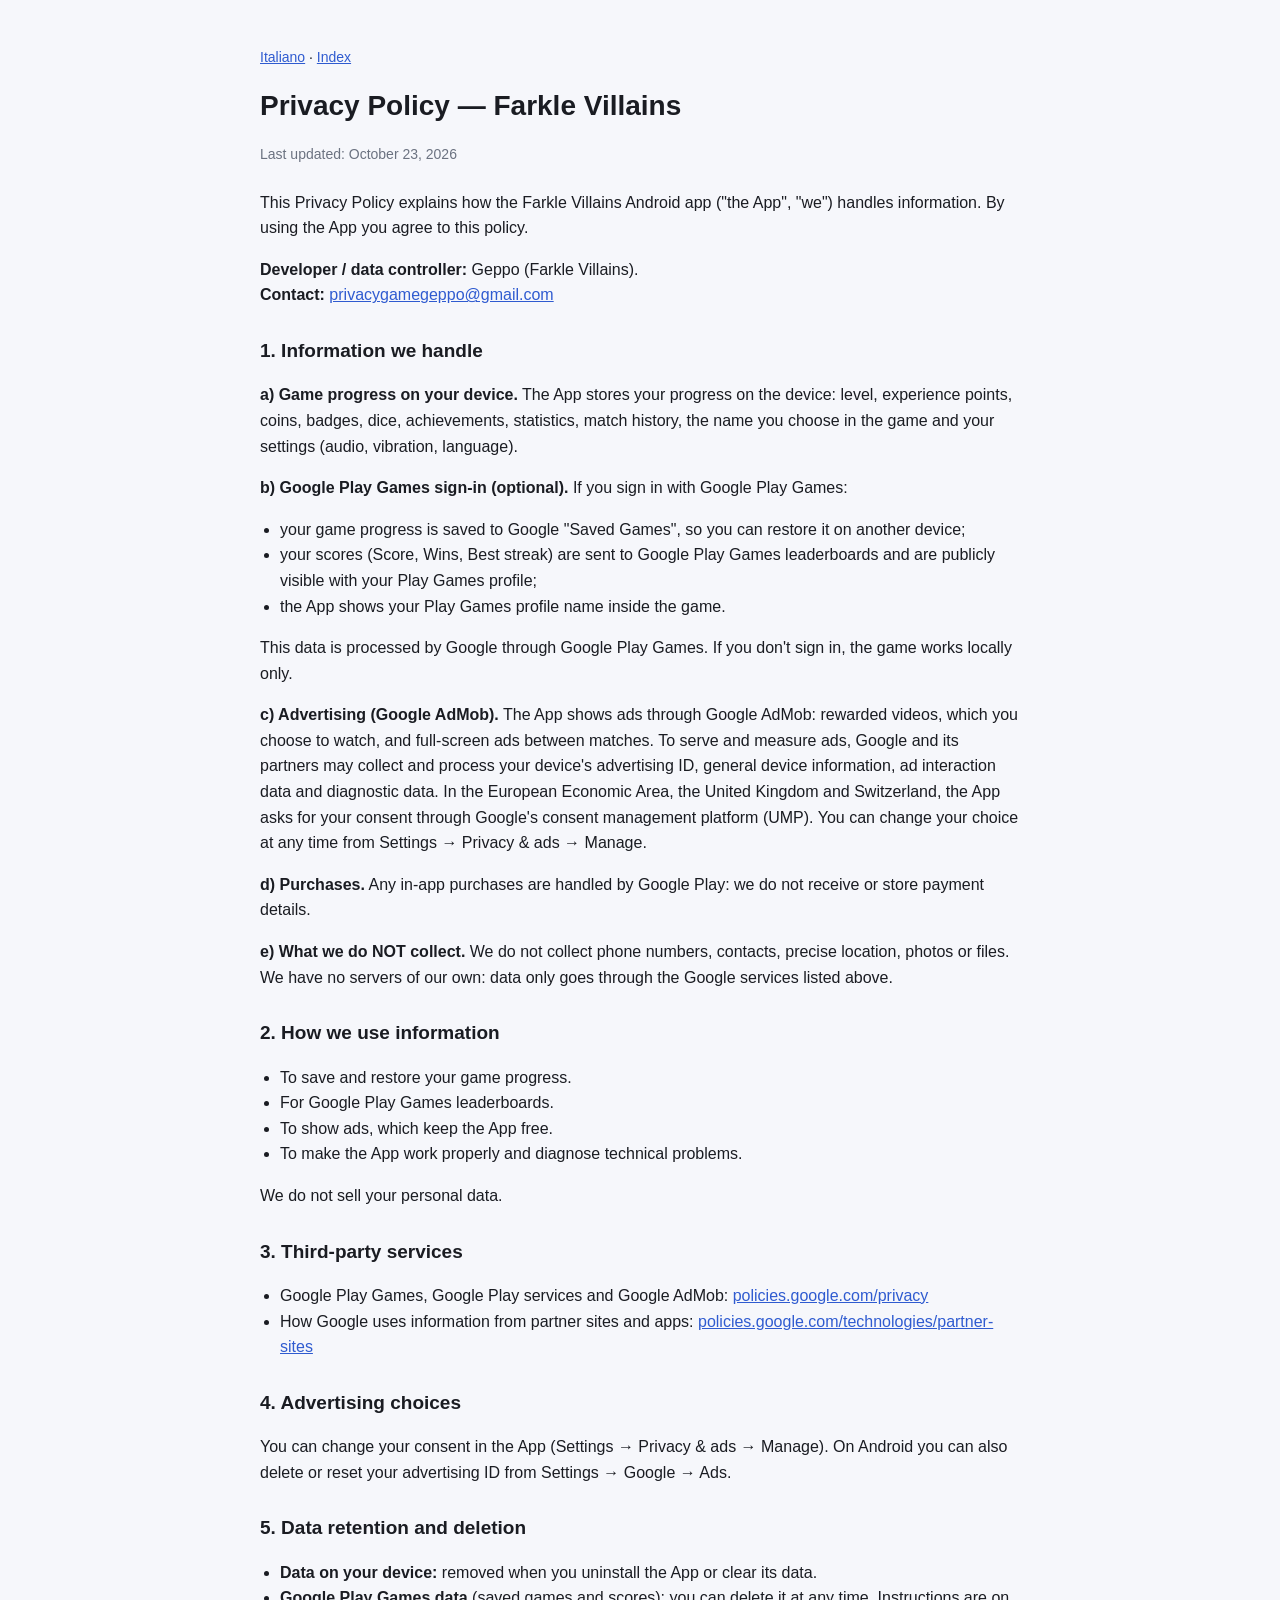
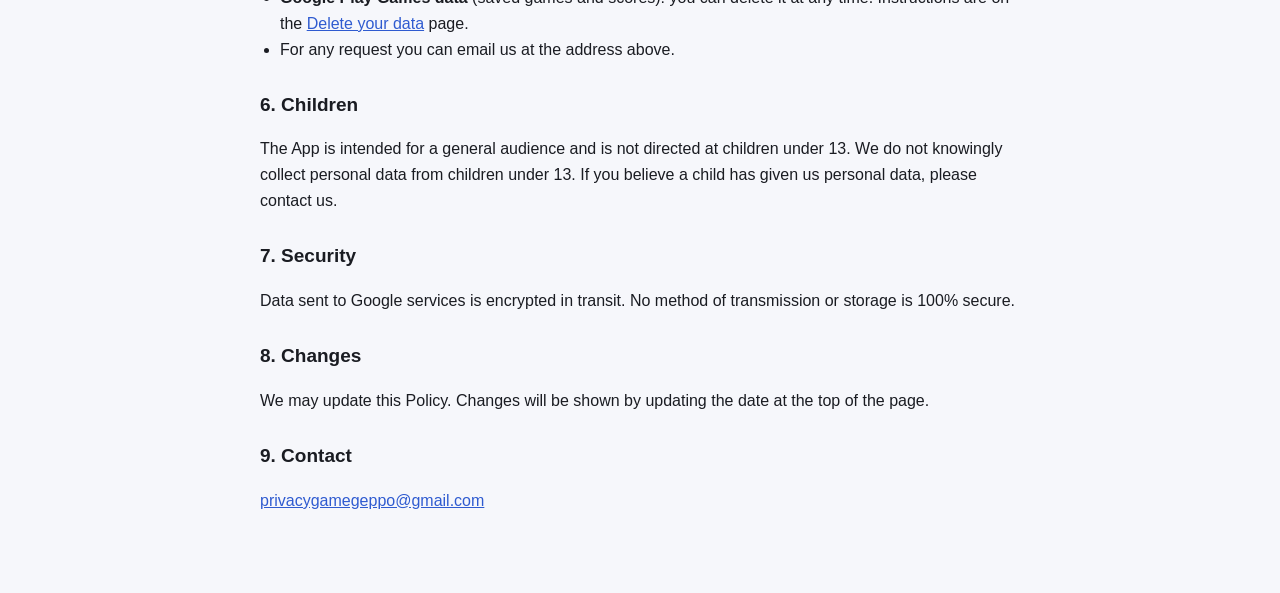
==== privacy.html @ d6bf3ce1 "Informativa privacy ed eliminazione dati di Farkle Villains Co-Authored-By: Claude Opus 5.5 <noreply" ====
<!doctype html>
<html lang="en"><head><meta charset="utf-8"><meta name="viewport" content="width=device-width,initial-scale=1">
<title>Privacy Policy — Farkle Villains</title><link rel="stylesheet" href="style.css"></head>
<body><div class="wrap">
<p class="lang"><a href="privacy-it.html">Italiano</a> · <a href="index.html">Index</a></p>
<h1>Privacy Policy — Farkle Villains</h1>
<p class="updated">Last updated: October 23, 2026</p>
<p>This Privacy Policy explains how the Farkle Villains Android app ("the App", "we") handles information. By using the App you agree to this policy.</p>
<p><strong>Developer / data controller:</strong> Geppo (Farkle Villains).<br><strong>Contact:</strong> <a href="mailto:privacygamegeppo@gmail.com">privacygamegeppo@gmail.com</a></p>

<h2>1. Information we handle</h2>
<p><strong>a) Game progress on your device.</strong> The App stores your progress on the device: level, experience points, coins, badges, dice, achievements, statistics, match history, the name you choose in the game and your settings (audio, vibration, language).</p>
<p><strong>b) Google Play Games sign-in (optional).</strong> If you sign in with Google Play Games:</p>
<ul>
<li>your game progress is saved to Google "Saved Games", so you can restore it on another device;</li>
<li>your scores (Score, Wins, Best streak) are sent to Google Play Games leaderboards and are publicly visible with your Play Games profile;</li>
<li>the App shows your Play Games profile name inside the game.</li>
</ul>
<p>This data is processed by Google through Google Play Games. If you don't sign in, the game works locally only.</p>
<p><strong>c) Advertising (Google AdMob).</strong> The App shows ads through Google AdMob: rewarded videos, which you choose to watch, and full-screen ads between matches. To serve and measure ads, Google and its partners may collect and process your device's advertising ID, general device information, ad interaction data and diagnostic data. In the European Economic Area, the United Kingdom and Switzerland, the App asks for your consent through Google's consent management platform (UMP). You can change your choice at any time from Settings → Privacy &amp; ads → Manage.</p>
<p><strong>d) Purchases.</strong> Any in-app purchases are handled by Google Play: we do not receive or store payment details.</p>
<p><strong>e) What we do NOT collect.</strong> We do not collect phone numbers, contacts, precise location, photos or files. We have no servers of our own: data only goes through the Google services listed above.</p>

<h2>2. How we use information</h2>
<ul>
<li>To save and restore your game progress.</li>
<li>For Google Play Games leaderboards.</li>
<li>To show ads, which keep the App free.</li>
<li>To make the App work properly and diagnose technical problems.</li>
</ul>
<p>We do not sell your personal data.</p>

<h2>3. Third-party services</h2>
<ul>
<li>Google Play Games, Google Play services and Google AdMob: <a href="https://policies.google.com/privacy">policies.google.com/privacy</a></li>
<li>How Google uses information from partner sites and apps: <a href="https://policies.google.com/technologies/partner-sites">policies.google.com/technologies/partner-sites</a></li>
</ul>

<h2>4. Advertising choices</h2>
<p>You can change your consent in the App (Settings → Privacy &amp; ads → Manage). On Android you can also delete or reset your advertising ID from Settings → Google → Ads.</p>

<h2>5. Data retention and deletion</h2>
<ul>
<li><strong>Data on your device:</strong> removed when you uninstall the App or clear its data.</li>
<li><strong>Google Play Games data</strong> (saved games and scores): you can delete it at any time. Instructions are on the <a href="delete-data.html">Delete your data</a> page.</li>
<li>For any request you can email us at the address above.</li>
</ul>

<h2>6. Children</h2>
<p>The App is intended for a general audience and is not directed at children under 13. We do not knowingly collect personal data from children under 13. If you believe a child has given us personal data, please contact us.</p>

<h2>7. Security</h2>
<p>Data sent to Google services is encrypted in transit. No method of transmission or storage is 100% secure.</p>

<h2>8. Changes</h2>
<p>We may update this Policy. Changes will be shown by updating the date at the top of the page.</p>

<h2>9. Contact</h2>
<p><a href="mailto:privacygamegeppo@gmail.com">privacygamegeppo@gmail.com</a></p>
</div></body></html>
---- style.css ----
:root{ color-scheme: light dark; }
body{ margin:0; font-family:-apple-system,BlinkMacSystemFont,"Segoe UI",Roboto,Helvetica,Arial,sans-serif;
      line-height:1.6; color:#1a1c22; background:#f6f7fb; }
@media (prefers-color-scheme: dark){ body{ color:#e8ecf4; background:#0f1226; } a{ color:#7fb0ff; } }
.wrap{ max-width:760px; margin:0 auto; padding:32px 20px 64px; }
h1{ font-size:28px; margin:0 0 4px; }
h2{ font-size:19px; margin:28px 0 8px; }
.updated{ color:#6b7280; font-size:14px; margin-bottom:24px; }
@media (prefers-color-scheme: dark){ .updated{ color:#9aa3b8; } }
a{ color:#2f5bd0; word-break:break-word; }
ul{ padding-left:20px; }
.lang{ font-size:14px; margin-bottom:16px; }
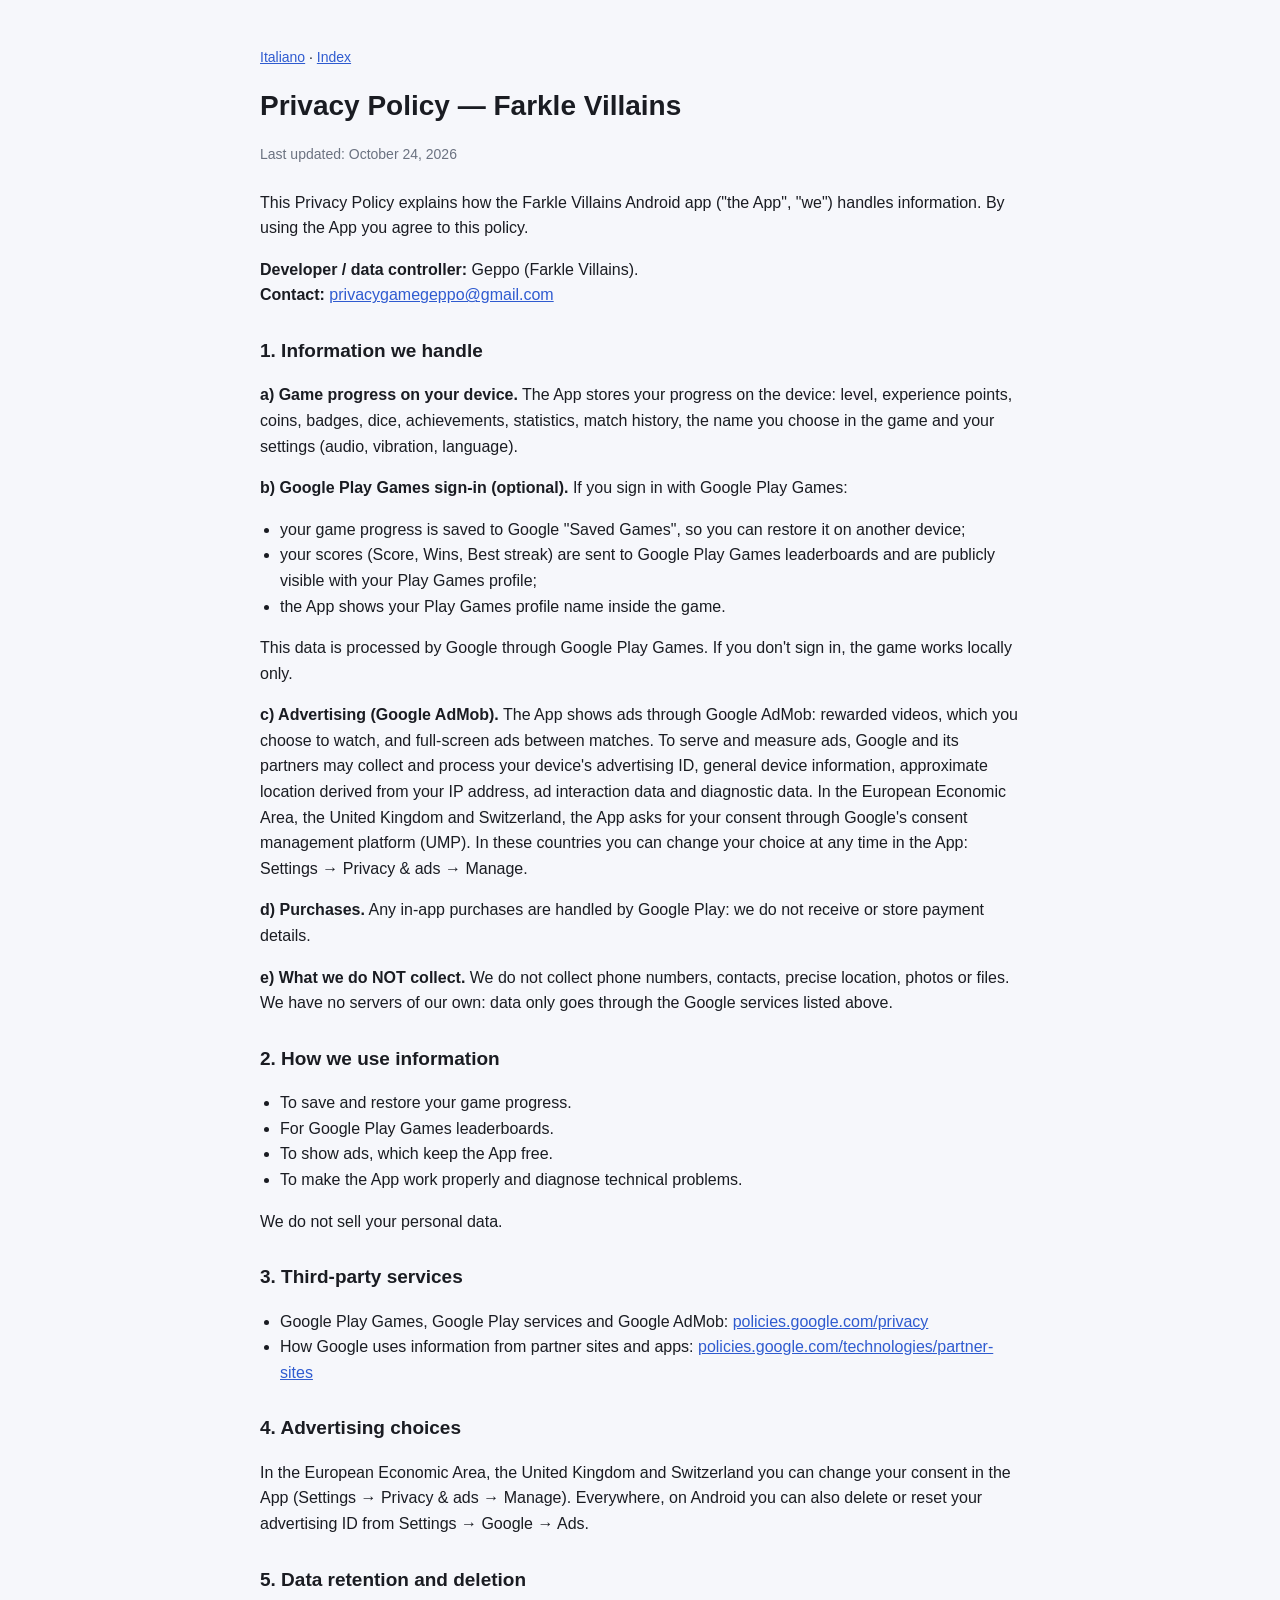
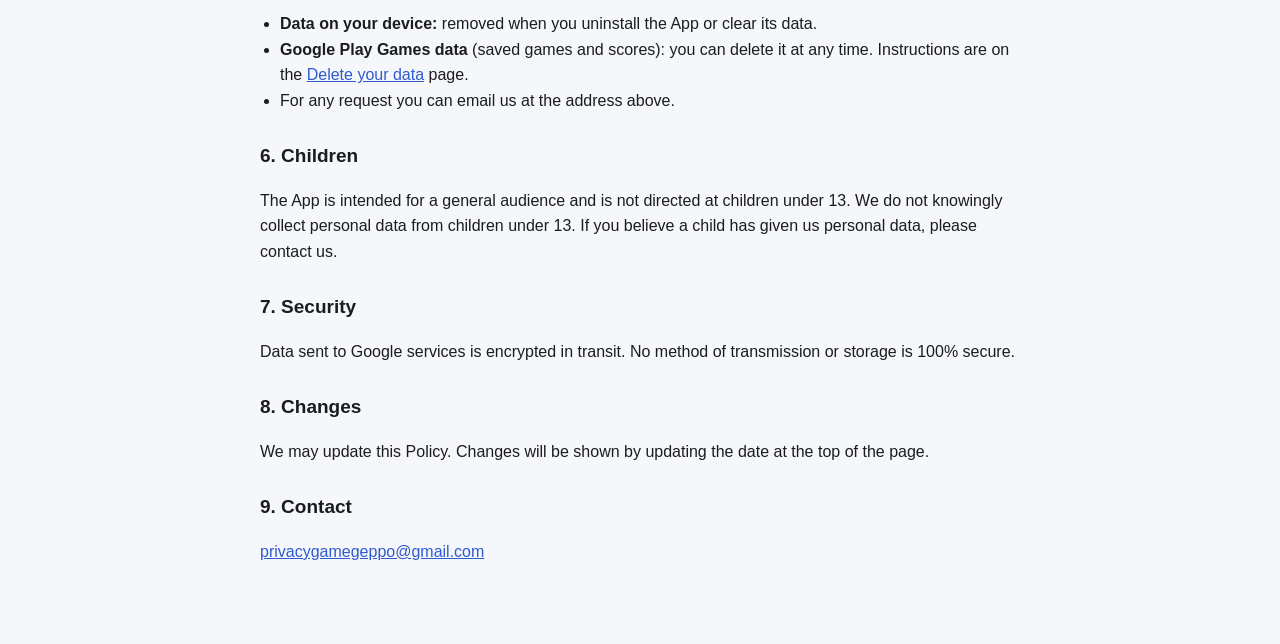
==== commit 23c9de23: "Privacy: riga del consenso solo in SEE/UK/CH, posizione approssimativa da IP Co-Authored-By: Claude " ====
--- a/privacy.html
+++ b/privacy.html
@@ -4,7 +4,7 @@
 <body><div class="wrap">
 <p class="lang"><a href="privacy-it.html">Italiano</a> · <a href="index.html">Index</a></p>
 <h1>Privacy Policy — Farkle Villains</h1>
-<p class="updated">Last updated: October 23, 2026</p>
+<p class="updated">Last updated: October 24, 2026</p>
 <p>This Privacy Policy explains how the Farkle Villains Android app ("the App", "we") handles information. By using the App you agree to this policy.</p>
 <p><strong>Developer / data controller:</strong> Geppo (Farkle Villains).<br><strong>Contact:</strong> <a href="mailto:privacygamegeppo@gmail.com">privacygamegeppo@gmail.com</a></p>
 
@@ -17,7 +17,7 @@
 <li>the App shows your Play Games profile name inside the game.</li>
 </ul>
 <p>This data is processed by Google through Google Play Games. If you don't sign in, the game works locally only.</p>
-<p><strong>c) Advertising (Google AdMob).</strong> The App shows ads through Google AdMob: rewarded videos, which you choose to watch, and full-screen ads between matches. To serve and measure ads, Google and its partners may collect and process your device's advertising ID, general device information, ad interaction data and diagnostic data. In the European Economic Area, the United Kingdom and Switzerland, the App asks for your consent through Google's consent management platform (UMP). You can change your choice at any time from Settings → Privacy &amp; ads → Manage.</p>
+<p><strong>c) Advertising (Google AdMob).</strong> The App shows ads through Google AdMob: rewarded videos, which you choose to watch, and full-screen ads between matches. To serve and measure ads, Google and its partners may collect and process your device's advertising ID, general device information, approximate location derived from your IP address, ad interaction data and diagnostic data. In the European Economic Area, the United Kingdom and Switzerland, the App asks for your consent through Google's consent management platform (UMP). In these countries you can change your choice at any time in the App: Settings → Privacy &amp; ads → Manage.</p>
 <p><strong>d) Purchases.</strong> Any in-app purchases are handled by Google Play: we do not receive or store payment details.</p>
 <p><strong>e) What we do NOT collect.</strong> We do not collect phone numbers, contacts, precise location, photos or files. We have no servers of our own: data only goes through the Google services listed above.</p>
 
@@ -37,7 +37,7 @@
 </ul>
 
 <h2>4. Advertising choices</h2>
-<p>You can change your consent in the App (Settings → Privacy &amp; ads → Manage). On Android you can also delete or reset your advertising ID from Settings → Google → Ads.</p>
+<p>In the European Economic Area, the United Kingdom and Switzerland you can change your consent in the App (Settings → Privacy &amp; ads → Manage). Everywhere, on Android you can also delete or reset your advertising ID from Settings → Google → Ads.</p>
 
 <h2>5. Data retention and deletion</h2>
 <ul>
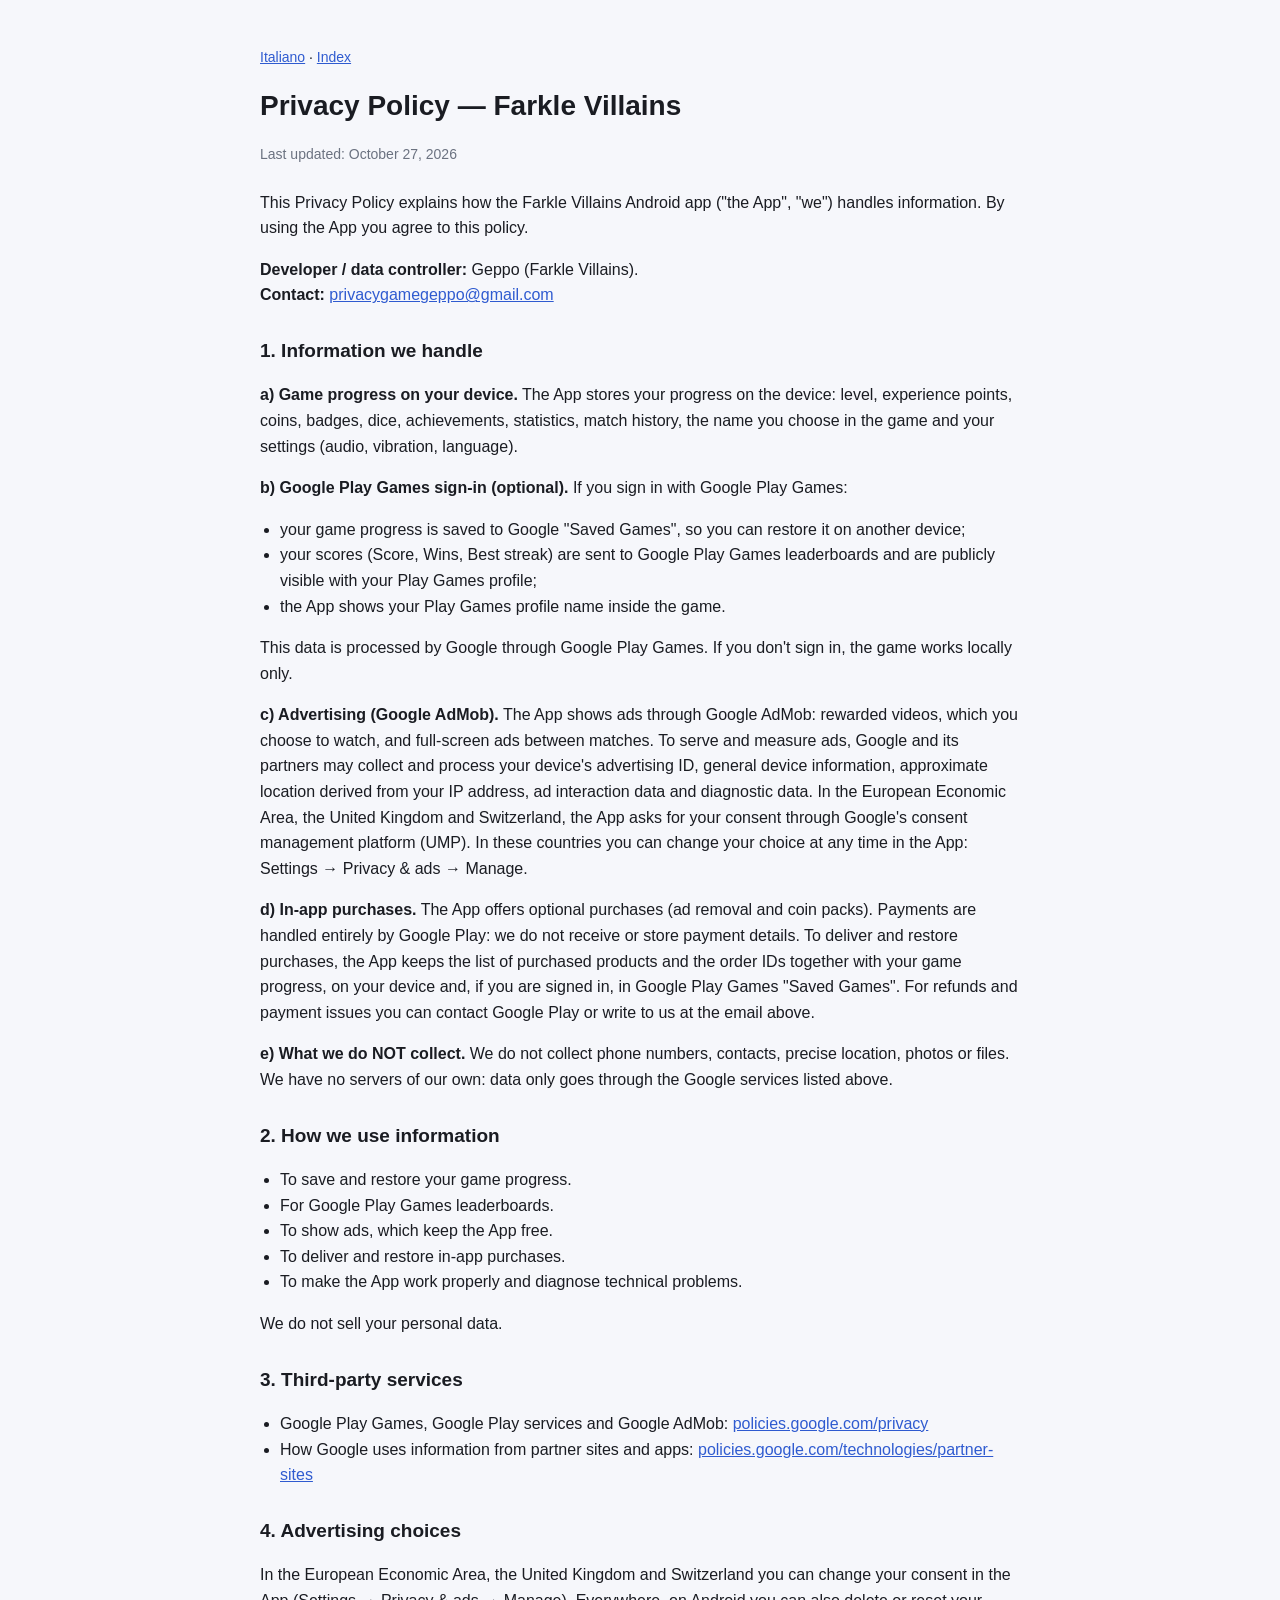
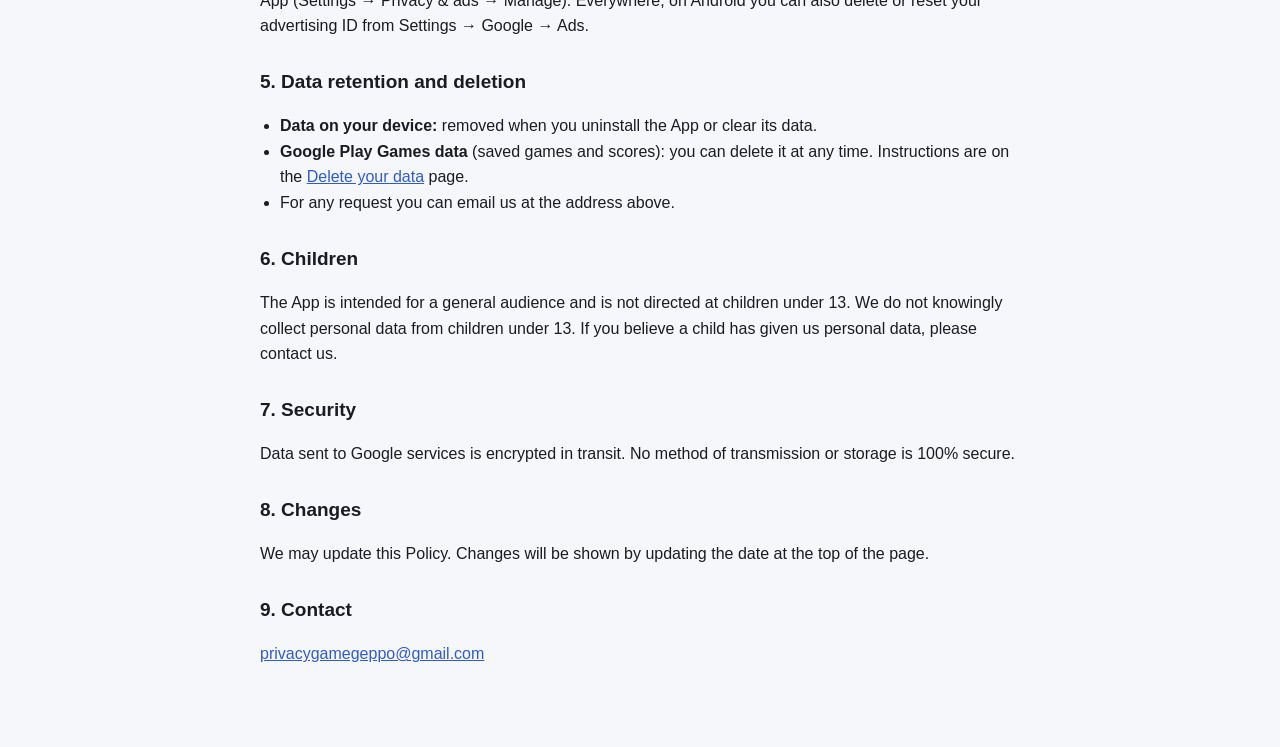
==== commit 15266df2: "Informativa: sezione acquisti in-app (consegna e ripristino) Co-Authored-By: Claude Opus 5.5 <norepl" ====
--- a/privacy.html
+++ b/privacy.html
@@ -4,7 +4,7 @@
 <body><div class="wrap">
 <p class="lang"><a href="privacy-it.html">Italiano</a> · <a href="index.html">Index</a></p>
 <h1>Privacy Policy — Farkle Villains</h1>
-<p class="updated">Last updated: October 24, 2026</p>
+<p class="updated">Last updated: October 27, 2026</p>
 <p>This Privacy Policy explains how the Farkle Villains Android app ("the App", "we") handles information. By using the App you agree to this policy.</p>
 <p><strong>Developer / data controller:</strong> Geppo (Farkle Villains).<br><strong>Contact:</strong> <a href="mailto:privacygamegeppo@gmail.com">privacygamegeppo@gmail.com</a></p>
 
@@ -18,7 +18,7 @@
 </ul>
 <p>This data is processed by Google through Google Play Games. If you don't sign in, the game works locally only.</p>
 <p><strong>c) Advertising (Google AdMob).</strong> The App shows ads through Google AdMob: rewarded videos, which you choose to watch, and full-screen ads between matches. To serve and measure ads, Google and its partners may collect and process your device's advertising ID, general device information, approximate location derived from your IP address, ad interaction data and diagnostic data. In the European Economic Area, the United Kingdom and Switzerland, the App asks for your consent through Google's consent management platform (UMP). In these countries you can change your choice at any time in the App: Settings → Privacy &amp; ads → Manage.</p>
-<p><strong>d) Purchases.</strong> Any in-app purchases are handled by Google Play: we do not receive or store payment details.</p>
+<p><strong>d) In-app purchases.</strong> The App offers optional purchases (ad removal and coin packs). Payments are handled entirely by Google Play: we do not receive or store payment details. To deliver and restore purchases, the App keeps the list of purchased products and the order IDs together with your game progress, on your device and, if you are signed in, in Google Play Games "Saved Games". For refunds and payment issues you can contact Google Play or write to us at the email above.</p>
 <p><strong>e) What we do NOT collect.</strong> We do not collect phone numbers, contacts, precise location, photos or files. We have no servers of our own: data only goes through the Google services listed above.</p>
 
 <h2>2. How we use information</h2>
@@ -26,6 +26,7 @@
 <li>To save and restore your game progress.</li>
 <li>For Google Play Games leaderboards.</li>
 <li>To show ads, which keep the App free.</li>
+<li>To deliver and restore in-app purchases.</li>
 <li>To make the App work properly and diagnose technical problems.</li>
 </ul>
 <p>We do not sell your personal data.</p>
